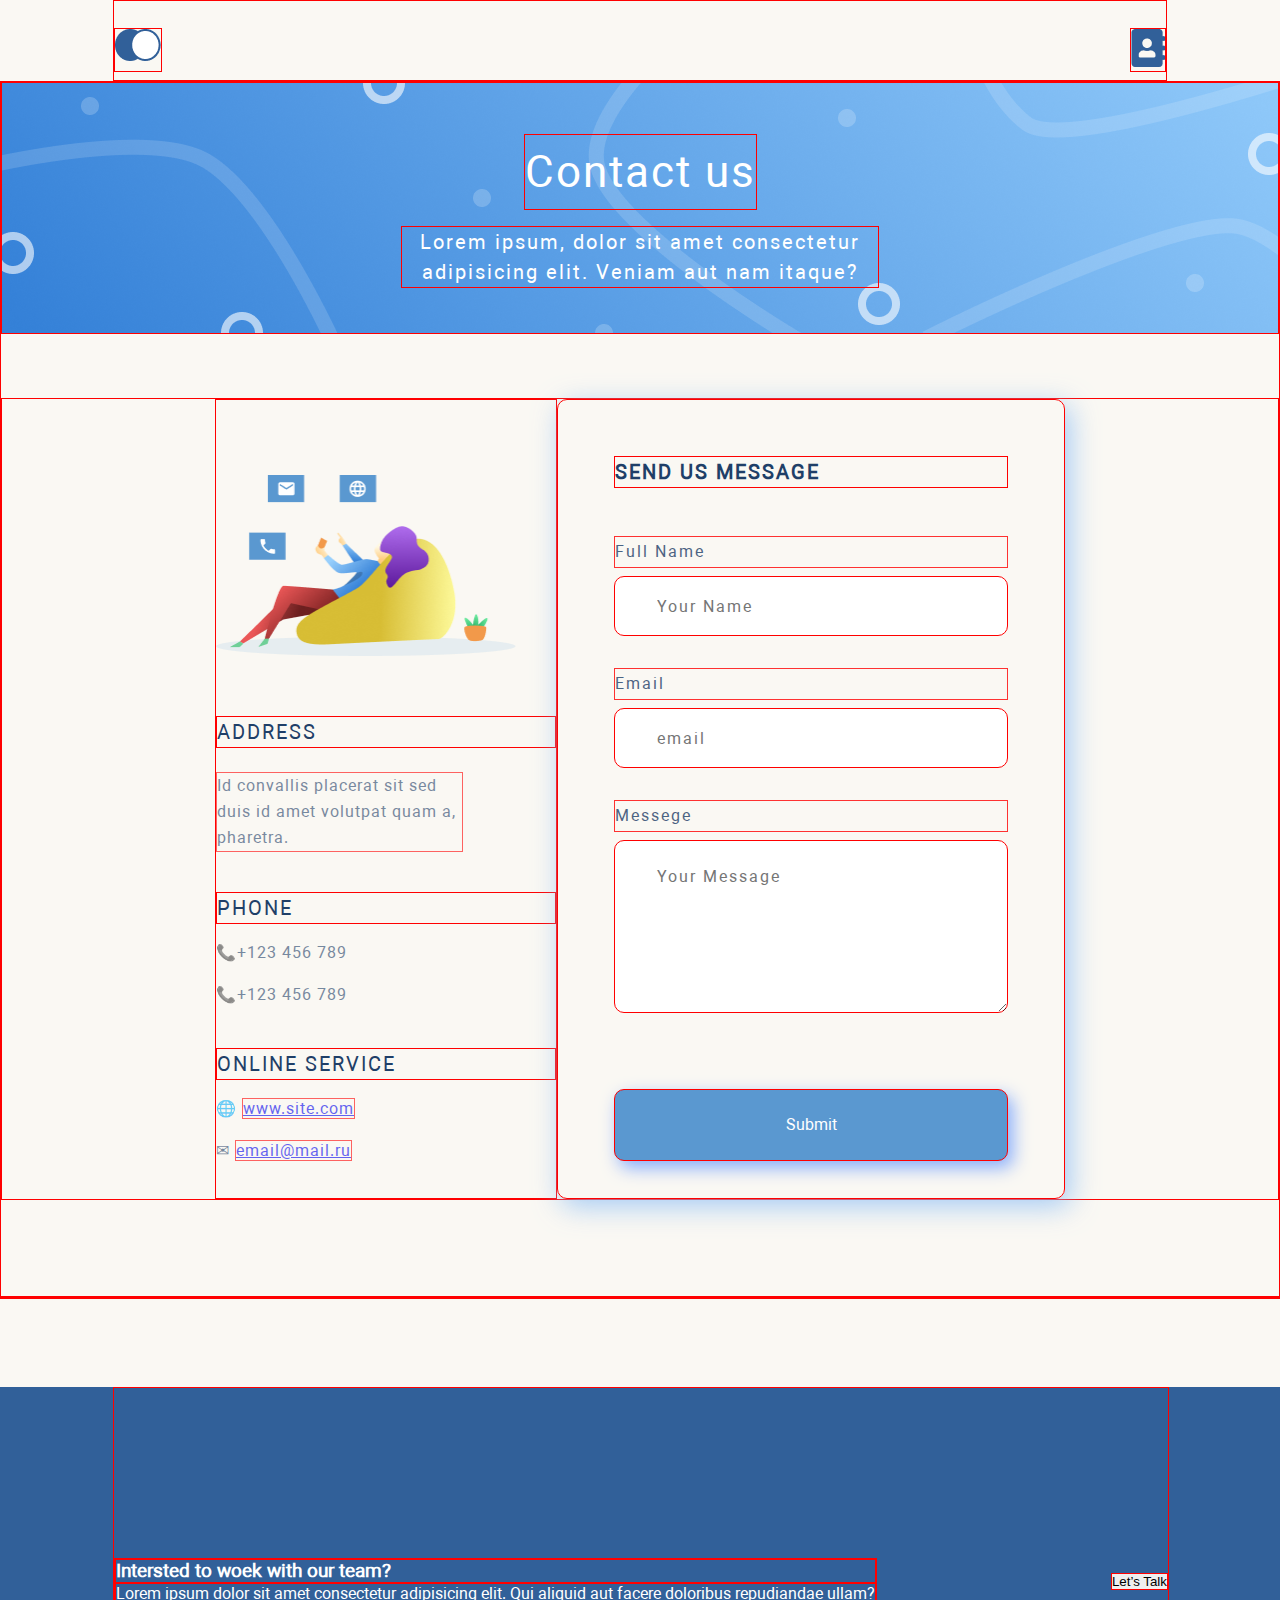
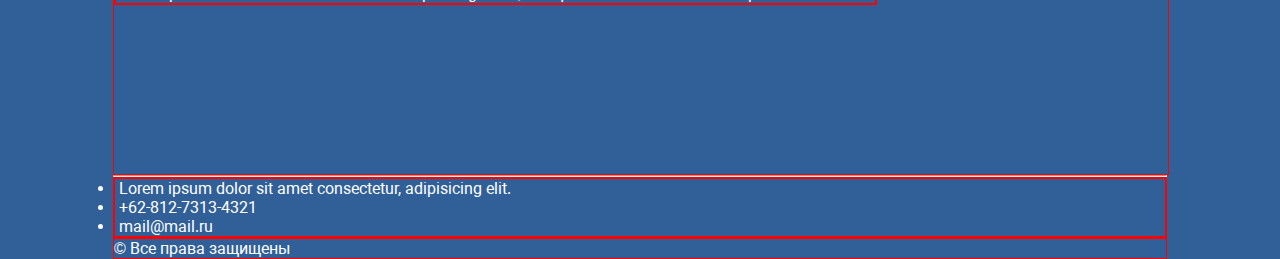
==== contacts.html @ 23128fc9 "site 2 pages. footer styles not configured, copyrite." ====
<!DOCTYPE html>
<html lang="en">
  <head>
    <meta charset="UTF-8" />
    <meta name="viewport" content="width=device-width, initial-scale=1.0" />
    <title>Контакты</title>
    <link rel="stylesheet" href="styles/index.css" />
  </head>
  <body>
    <header class="header">
      <div class="header-content">
        <nav class="header-content__nav">
          <a href="index.html"
            ><img class="header__nav_icon" src="img/Group top.png" alt="icon"
          /></a>
          <a href="#"
            ><img
              class="header__nav_icon"
              src="img/address-book-solid 1.png"
              alt="icon"
          /></a>
        </nav>
      </div>
    </header>
    <section class="contacts">
      <div class="contacts__heading">
        <h2 class="contacts__heading-title">Contact us</h2>
        <p class="contacts__heading-description paragraph">
          Lorem ipsum, dolor sit amet consectetur adipisicing elit. Veniam aut
          nam itaque?
        </p>
      </div>
      <div class="contacts-content">
        <div class="contacts-content__menu">
          <img
            class="contacts-content__image"
            src="img/Group.png"
            alt="photo"
            width="150px"
          />
          <h4 class="contacts-content__title">Address</h4>
          <p class="contacts-content__paragraph paragraph">
            Id convallis placerat sit sed duis id amet volutpat quam a,
            pharetra.
          </p>
          <h4 class="contacts-content__title">Phone</h4>
          <ol>
            <li class="contacts-content__data data_phone">+123 456 789</li>
            <li class="contacts-content__data data_phone">+123 456 789</li>
          </ol>
          <h4 class="contacts-content__title">Online service</h4>
          <ol>
            <li class="contacts-content__data data_site">
              <a href="#">www.site.com</a>
            </li>
            <li class="contacts-content__data data_email">
              <a href="#">email@mail.ru</a>
            </li>
          </ol>
        </div>
        <div class="contacts-content__menu-form">
          <h4 class="contacts-content__input-title">Send us message</h4>
          <form class="contacts-content__form">
            <p class="contacts-content__input_name">Full Name</p>
            <input
              class="contacts-content__input"
              type="text"
              placeholder="Your Name"
            />
            <p class="contacts-content__input_name">Email</p>
            <input
              class="contacts-content__input"
              type="Your Email"
              placeholder="email"
            />
            <p class="contacts-content__input_name">Messege</p>
            <textarea
              class="contacts-content__textarea"
              rows="5"
              cols="37"
              placeholder="Your Message"
            ></textarea>
            <button class="button" type="submit">Submit</button>
          </form>
        </div>
      </div>
      <div class="contacts__map">
        <script
          type="text/javascript"
          charset="utf-8"
          async
          src="https://api-maps.yandex.ru/services/constructor/1.0/js/?um=constructor%3A0b27a2e6ef8501d8d6720df85f74a90b7928eae3753d768316fb41463fddec8a&amp;width=100%&amp;height=480&amp;lang=ru_UA&amp;scroll=true"
        ></script>
      </div>
    </section>
  </body>
  <footer class="footer">
    <div class="footer-feedback">
      <div class="footer-feedback__content">
        <h3 class="footer-feedback__title">Intersted to woek with our team?</h3>
        <p class="footer-feedback__paragraph paragraph">
          Lorem ipsum dolor sit amet consectetur adipisicing elit. Qui aliquid
          aut facere doloribus repudiandae ullam?
        </p>
      </div>
      <button class="footer-feedback__button">Let’s Talk</button>
    </div>
    <hr />
    <div class="footer-contacts">
      <div class="footer-contacts__content">
        <ul class="footer-contacts__list">
          <li class="footer-contacts__item footer__item_owner">
            &nbsp;Lorem ipsum dolor sit amet consectetur, adipisicing elit.
          </li>
          <li class="footer-contacts__item footer__item_tl">
            &nbsp;+62-812-7313-4321
          </li>
          <li class="footer-contacts__item footer__item_ml">
            &nbsp;mail@mail.ru
          </li>
        </ul>
      </div>
    </div>
    <p class="footer__copyright paragraph">&copy; Все права защищены</p>
  </footer>
</html>
---- styles/index.css ----
@import "styles/aboutProject.css";
@import "styles/contactsUs.css";
@import "styles/styles.css";
@import "fonts/fonts.css";
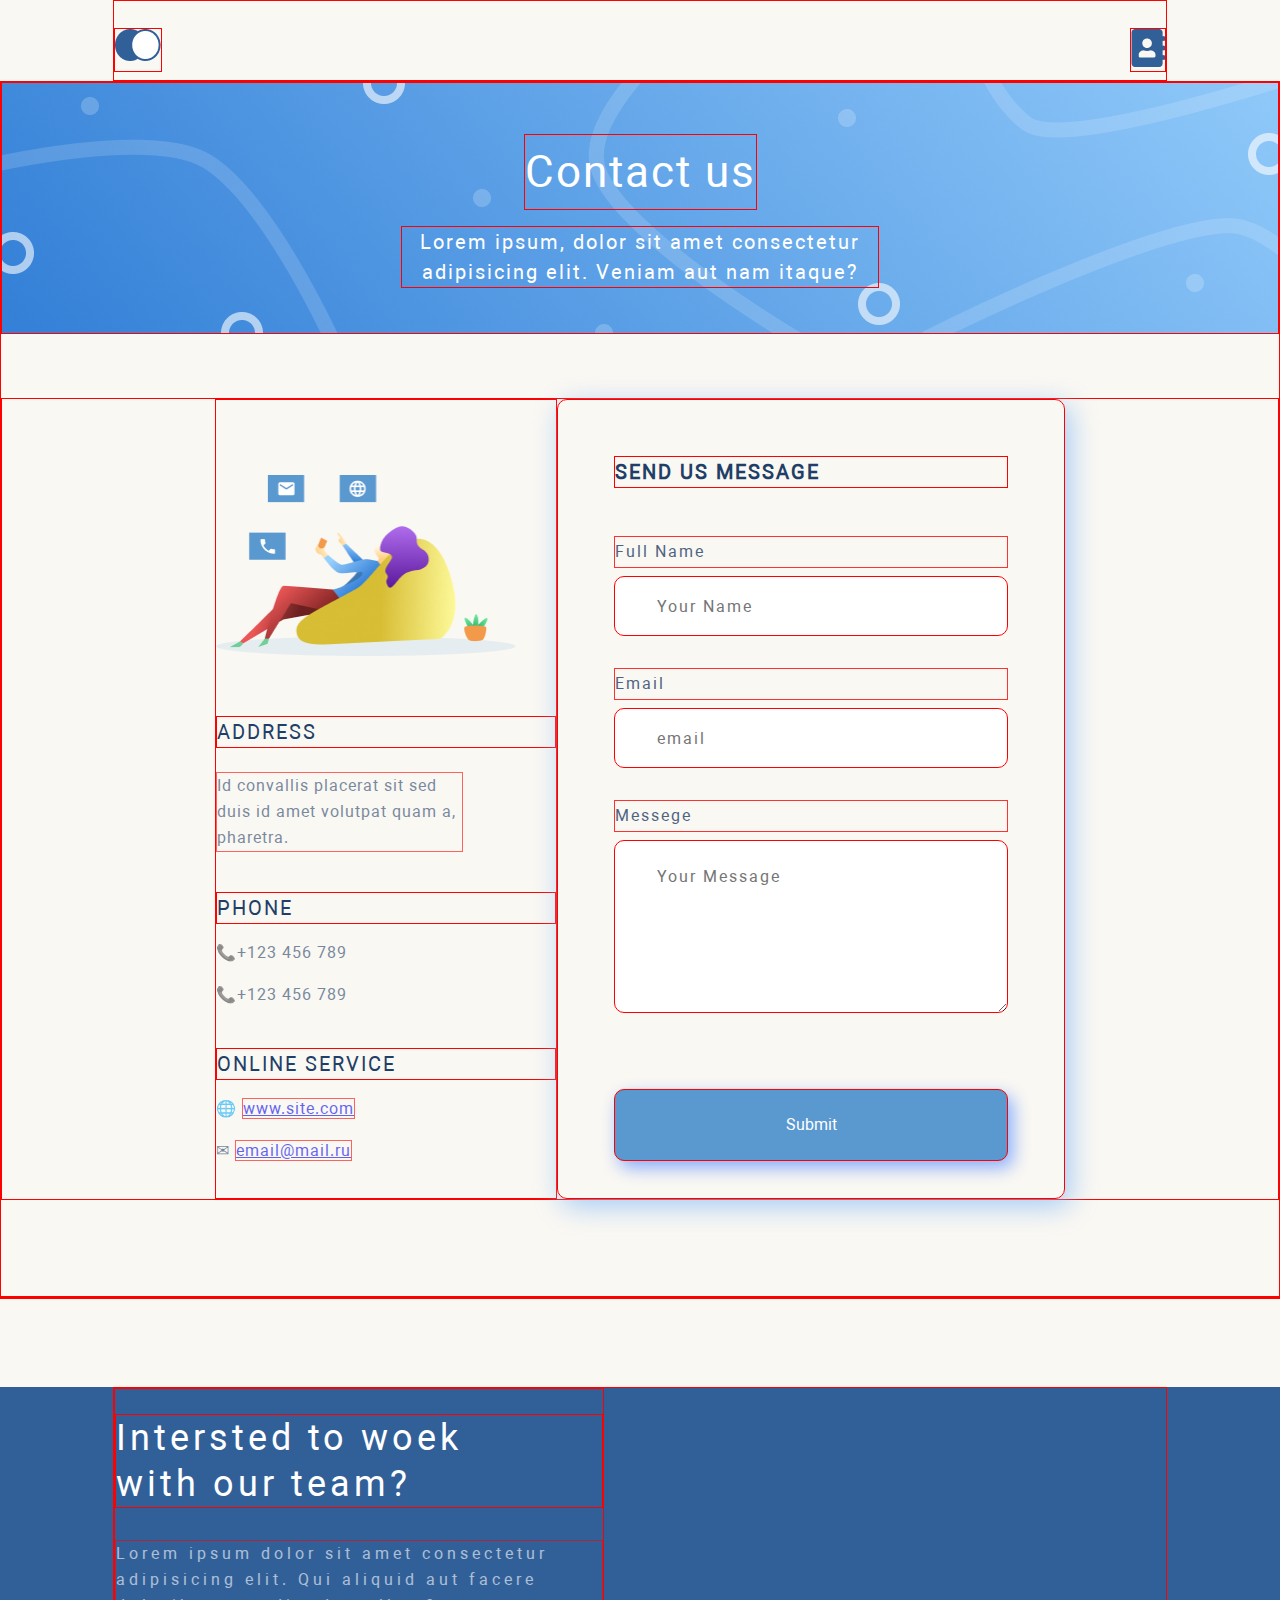
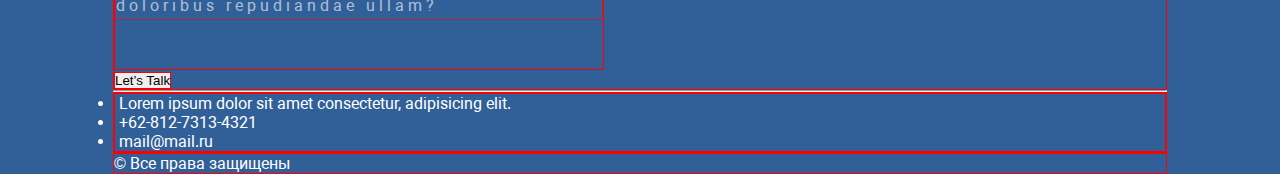
==== commit 71758209: "find error in footer styles" ====
--- a/contacts.html
+++ b/contacts.html
@@ -97,7 +97,9 @@
   <footer class="footer">
     <div class="footer-feedback">
       <div class="footer-feedback__content">
-        <h3 class="footer-feedback__title">Intersted to woek with our team?</h3>
+        <h3 class="footer-feedback__title">
+          Intersted to woek with&nbsp;our&nbsp;team?
+        </h3>
         <p class="footer-feedback__paragraph paragraph">
           Lorem ipsum dolor sit amet consectetur adipisicing elit. Qui aliquid
           aut facere doloribus repudiandae ullam?
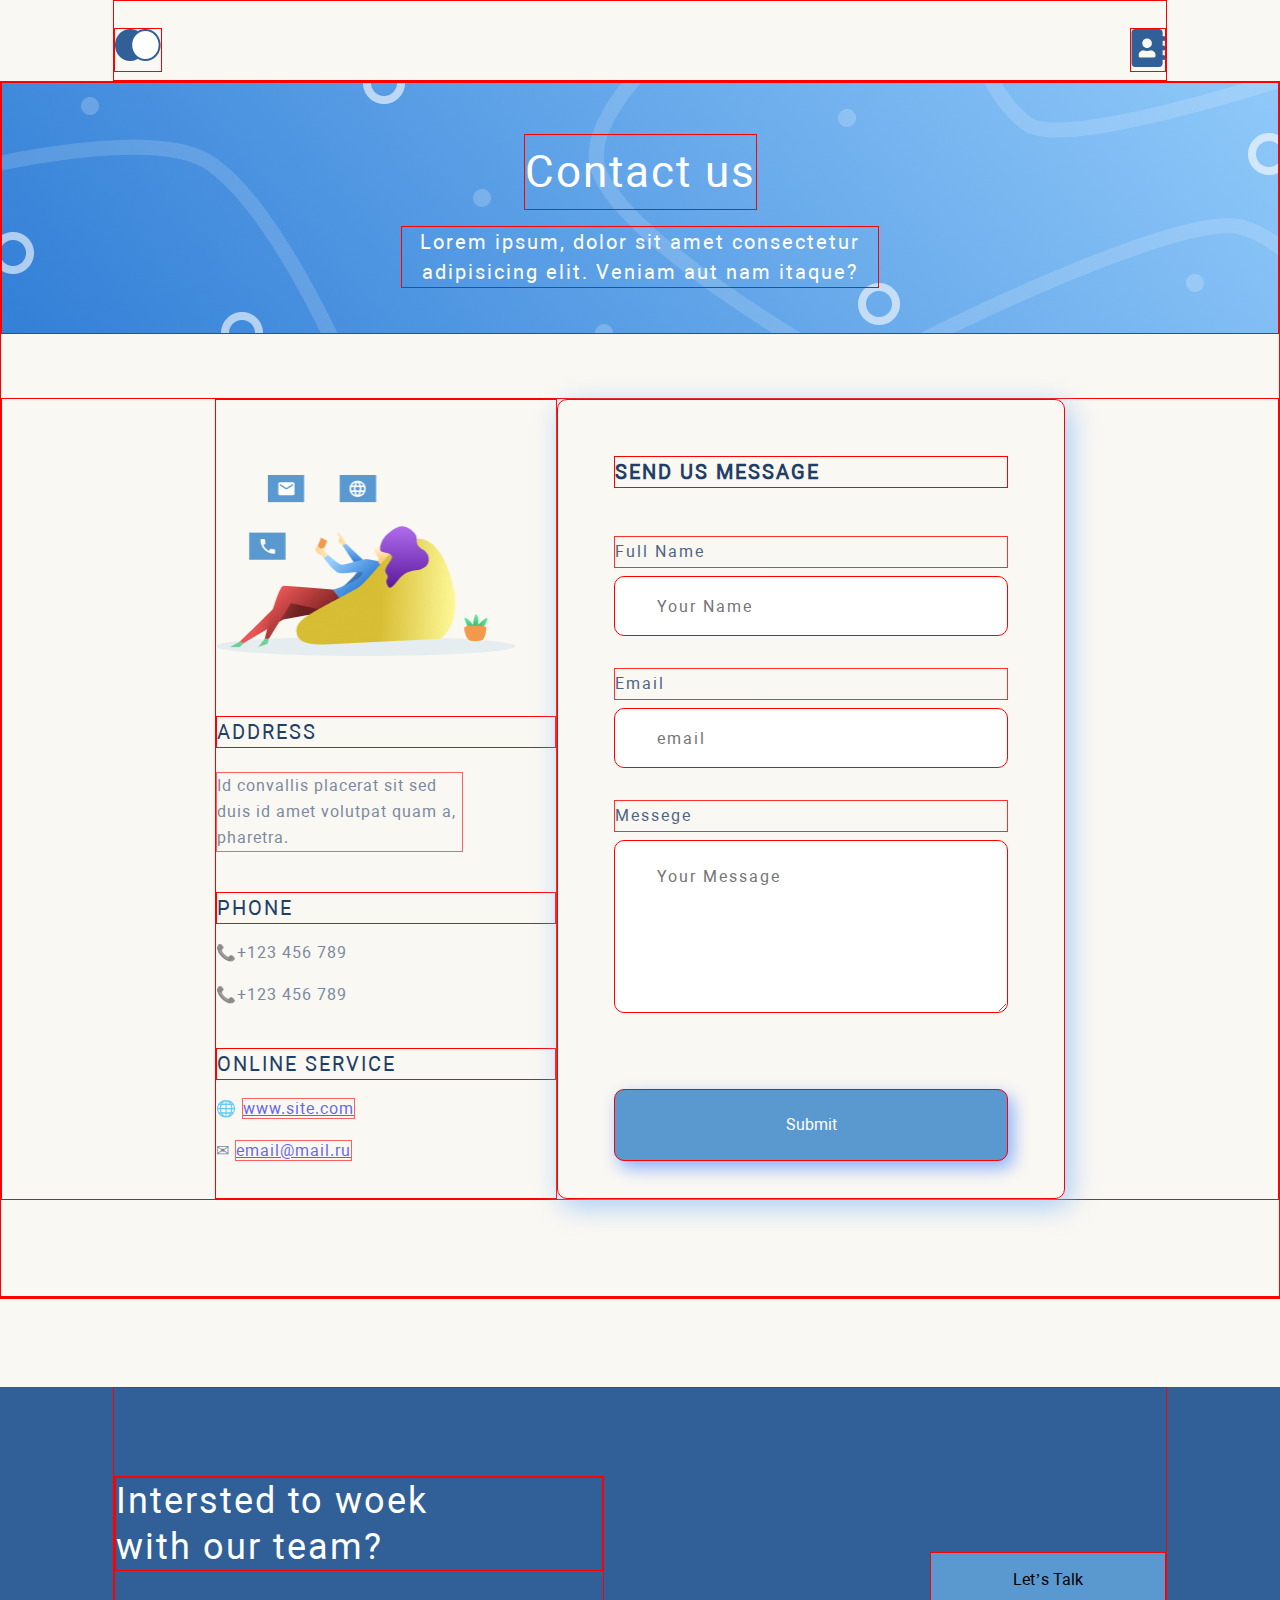
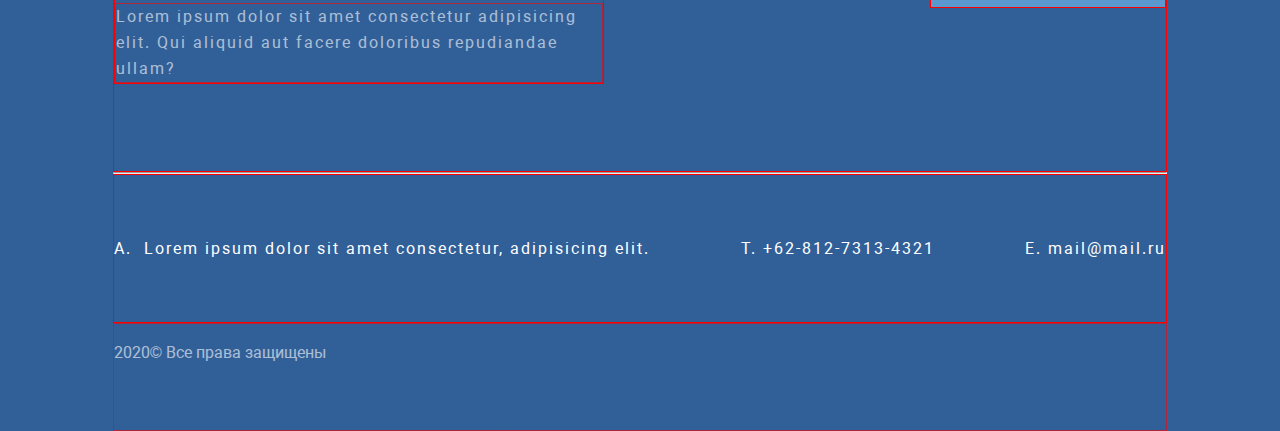
==== commit 2ae0867e: "Fixed errors in connecting style files. Index.html adapted for 768." ====
--- a/contacts.html
+++ b/contacts.html
@@ -108,21 +108,15 @@
       <button class="footer-feedback__button">Let’s Talk</button>
     </div>
     <hr />
-    <div class="footer-contacts">
-      <div class="footer-contacts__content">
-        <ul class="footer-contacts__list">
-          <li class="footer-contacts__item footer__item_owner">
-            &nbsp;Lorem ipsum dolor sit amet consectetur, adipisicing elit.
-          </li>
-          <li class="footer-contacts__item footer__item_tl">
-            &nbsp;+62-812-7313-4321
-          </li>
-          <li class="footer-contacts__item footer__item_ml">
-            &nbsp;mail@mail.ru
-          </li>
-        </ul>
-      </div>
+    <div class="footer__content">
+      <ul class="footer__list-contacts">
+        <li class="footer__item footer__item_owner">
+          &nbsp;Lorem ipsum dolor sit amet consectetur, adipisicing elit.
+        </li>
+        <li class="footer__item footer__item_tl">&nbsp;+62-812-7313-4321</li>
+        <li class="footer__item footer__item_ml">&nbsp;mail@mail.ru</li>
+      </ul>
     </div>
-    <p class="footer__copyright paragraph">&copy; Все права защищены</p>
+    <p class="footer__copyright paragraph">2020&copy; Все права защищены</p>
   </footer>
 </html>
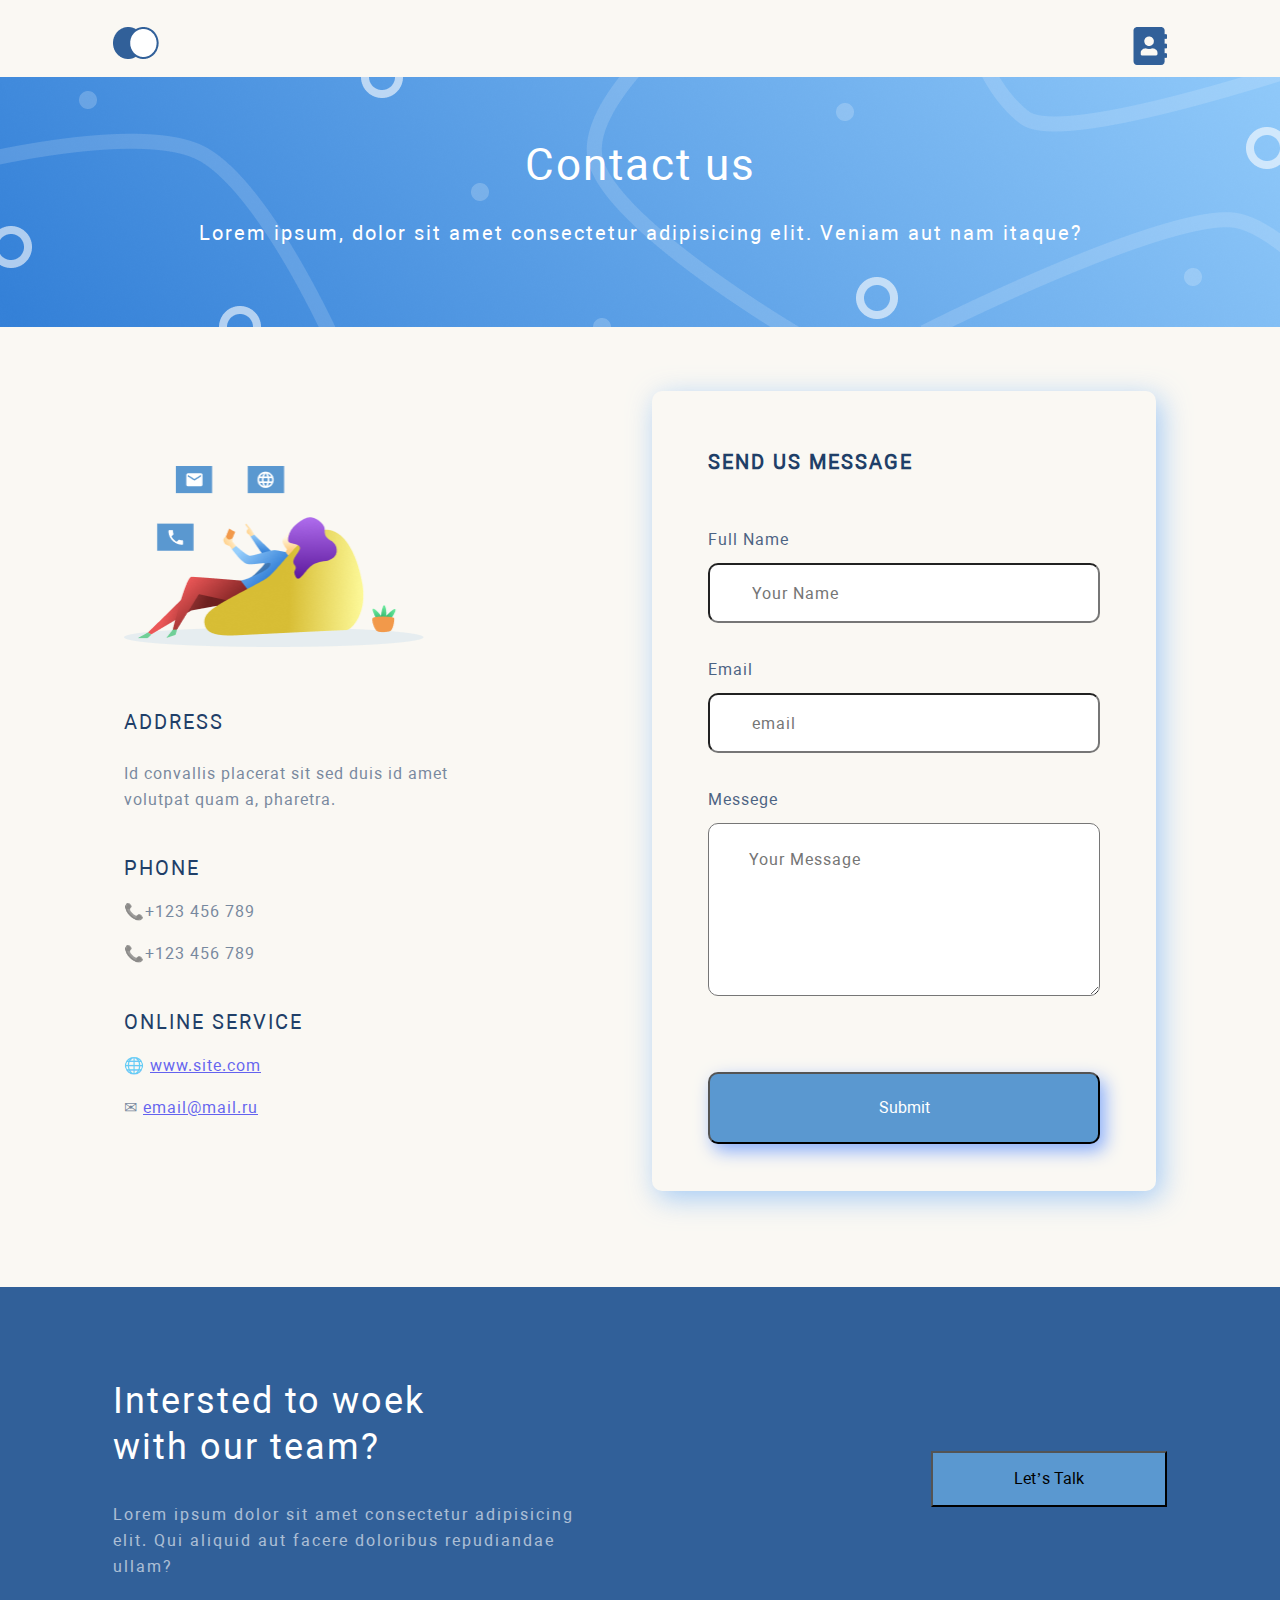
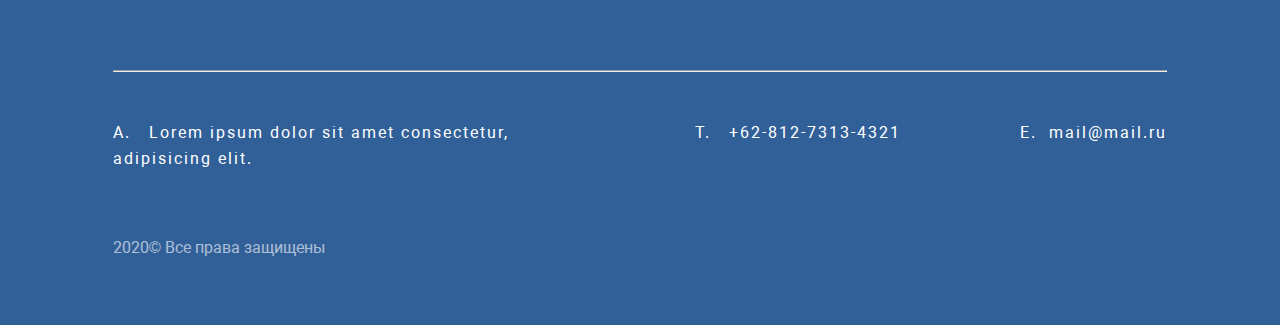
==== commit 07bff13a: "Adapted site 1366 - 768." ====
--- a/contacts.html
+++ b/contacts.html
@@ -4,6 +4,7 @@
     <meta charset="UTF-8" />
     <meta name="viewport" content="width=device-width, initial-scale=1.0" />
     <title>Контакты</title>
+    <link rel="shortcut icon" href="img/favicon.ico" />
     <link rel="stylesheet" href="styles/index.css" />
   </head>
   <body>
@@ -111,10 +112,12 @@
     <div class="footer__content">
       <ul class="footer__list-contacts">
         <li class="footer__item footer__item_owner">
-          &nbsp;Lorem ipsum dolor sit amet consectetur, adipisicing elit.
+          &nbsp;&nbsp;Lorem ipsum dolor sit amet consectetur, adipisicing elit.
         </li>
-        <li class="footer__item footer__item_tl">&nbsp;+62-812-7313-4321</li>
-        <li class="footer__item footer__item_ml">&nbsp;mail@mail.ru</li>
+        <li class="footer__item footer__item_tl">
+          &nbsp;&nbsp;+62-812-7313-4321
+        </li>
+        <li class="footer__item footer__item_ml">&nbsp;&nbsp;mail@mail.ru</li>
       </ul>
     </div>
     <p class="footer__copyright paragraph">2020&copy; Все права защищены</p>
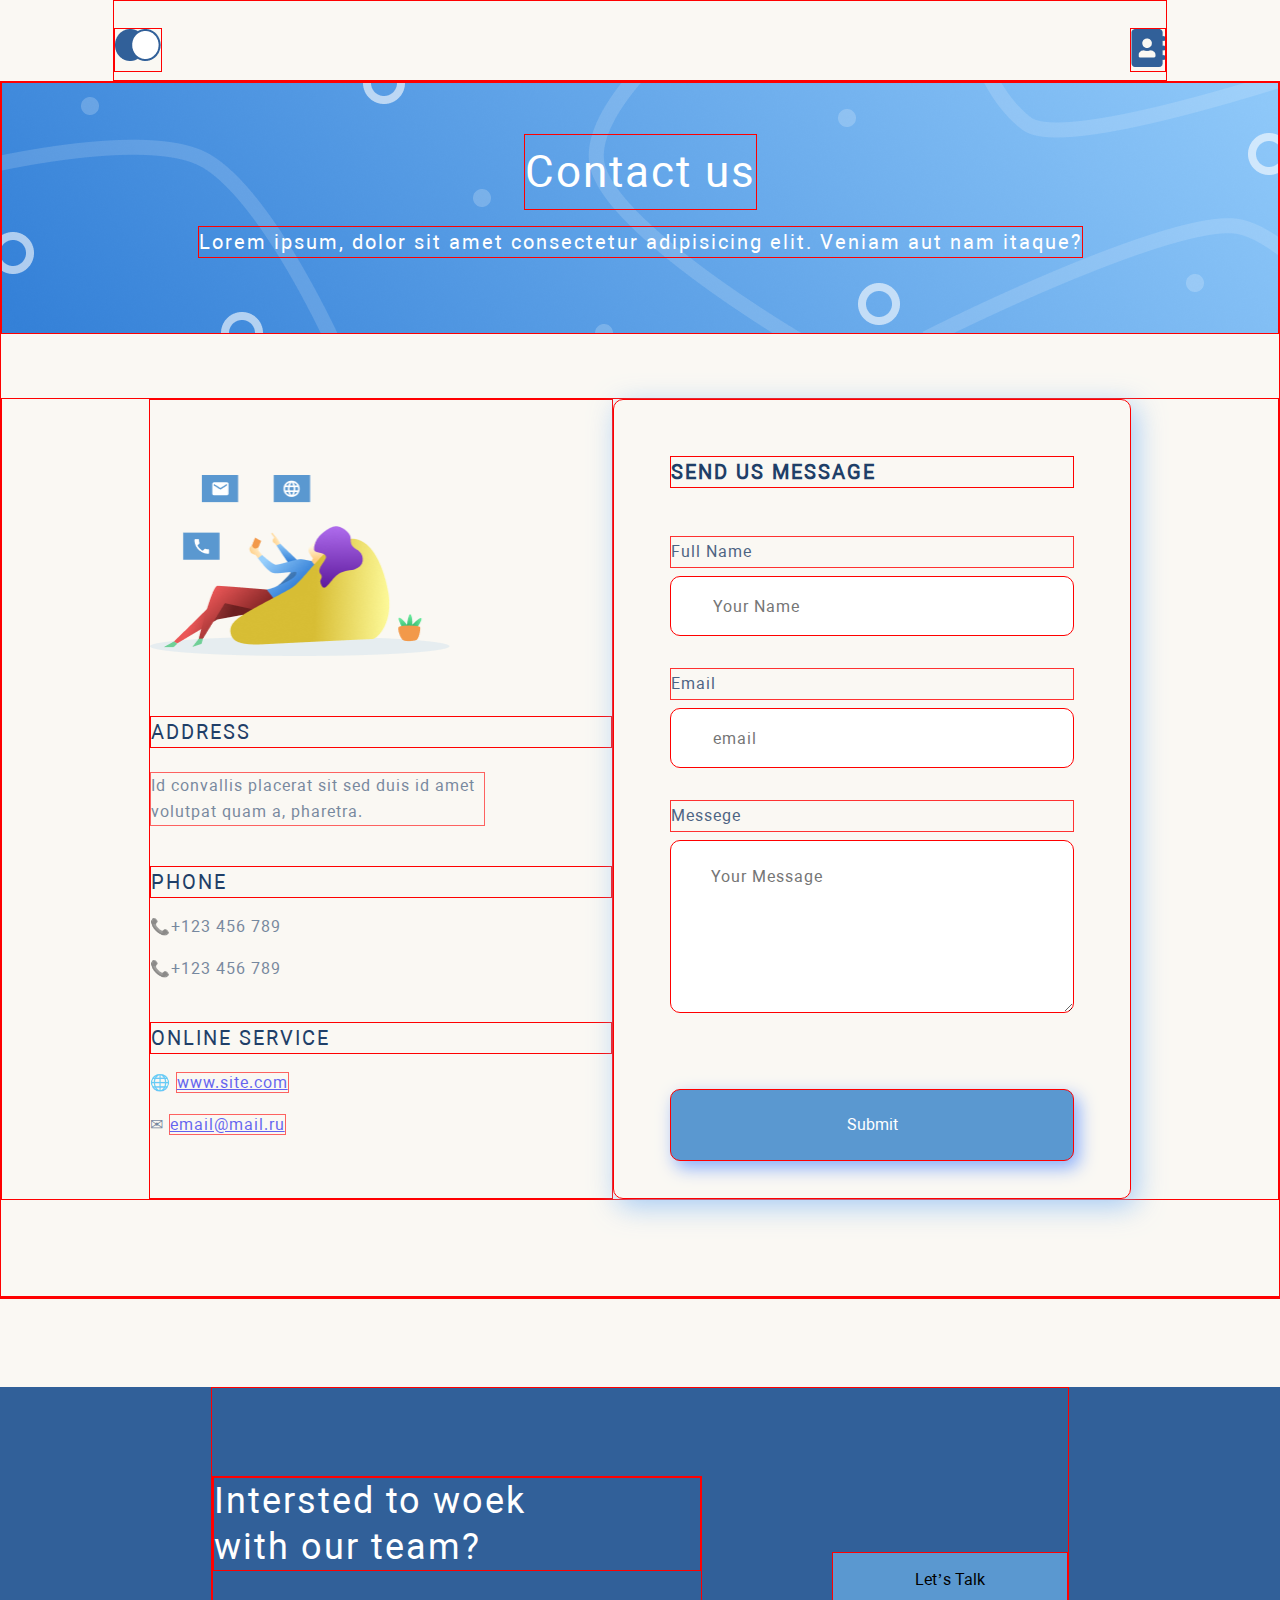
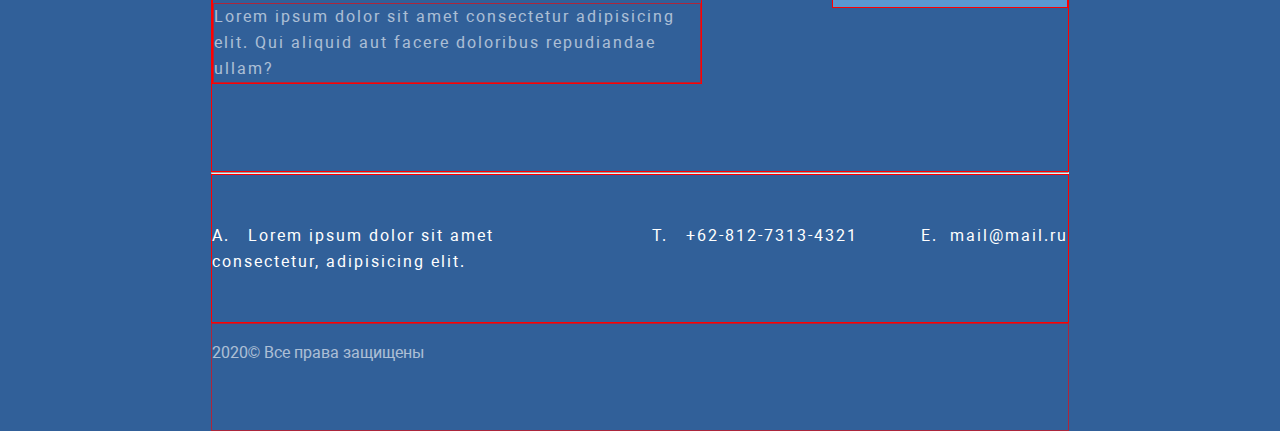
==== commit b5c807aa: "Adapted site. Page - "Contacts" 1366 - 376." ====
--- a/contacts.html
+++ b/contacts.html
@@ -78,7 +78,7 @@
             <textarea
               class="contacts-content__textarea"
               rows="5"
-              cols="37"
+              cols="27"
               placeholder="Your Message"
             ></textarea>
             <button class="button" type="submit">Submit</button>
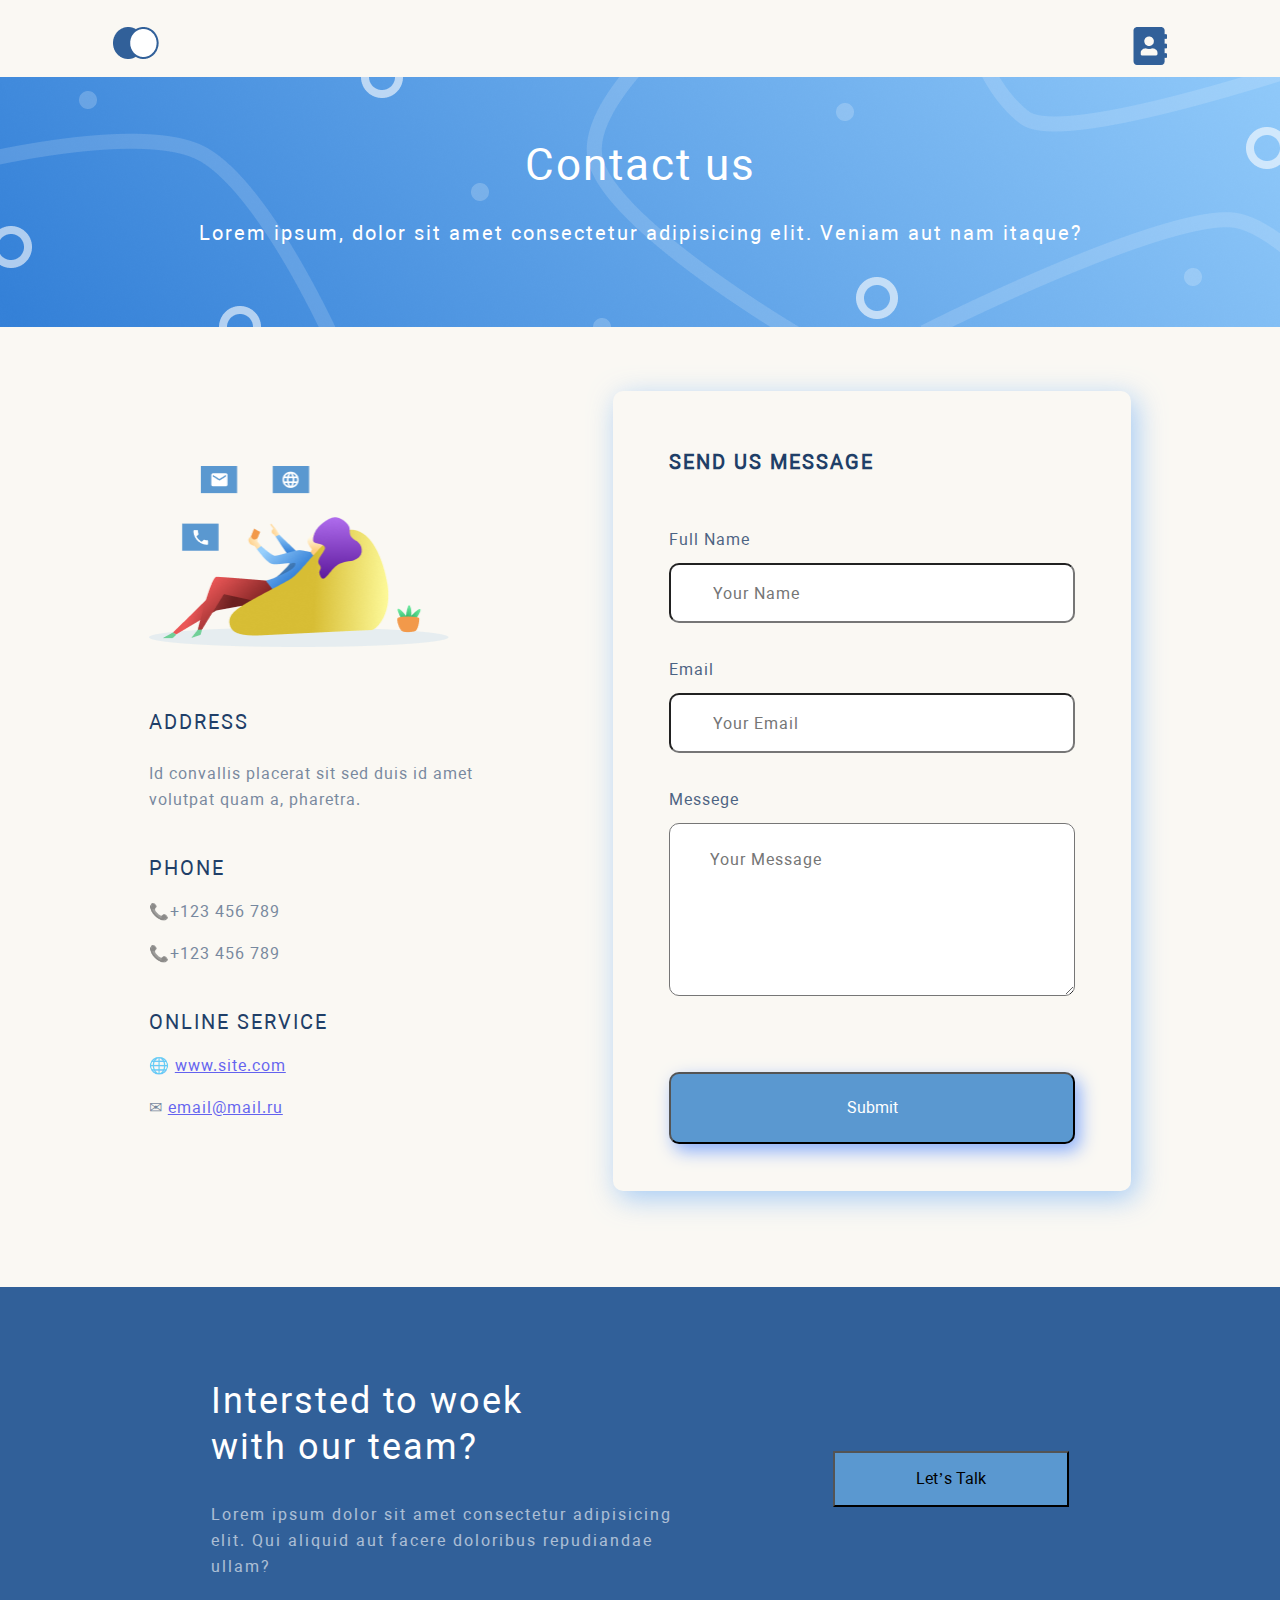
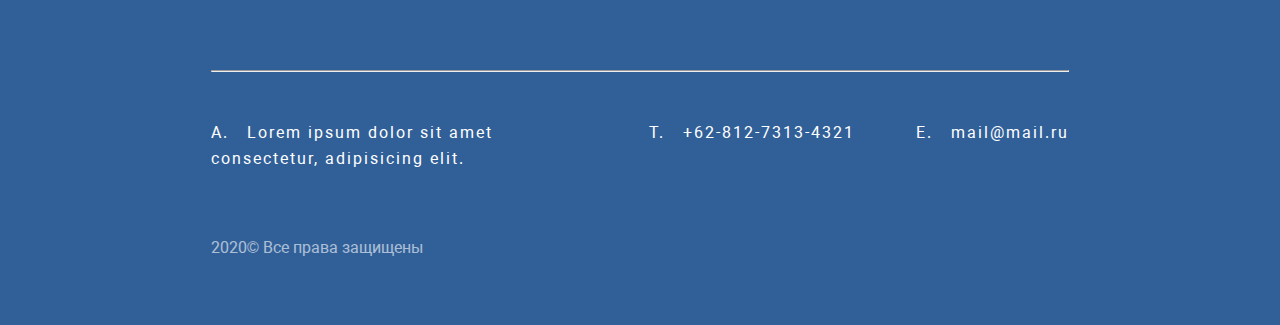
==== commit 629bda6c: "Fixed issues from code validator" ====
--- a/contacts.html
+++ b/contacts.html
@@ -12,12 +12,12 @@
       <div class="header-content">
         <nav class="header-content__nav">
           <a href="index.html"
-            ><img class="header__nav_icon" src="img/Group top.png" alt="icon"
+            ><img class="header__nav_icon" src="img/Group_top.png" alt="icon"
           /></a>
           <a href="#"
             ><img
               class="header__nav_icon"
-              src="img/address-book-solid 1.png"
+              src="img/address-book-solid-1.png"
               alt="icon"
           /></a>
         </nav>
@@ -37,7 +37,6 @@
             class="contacts-content__image"
             src="img/Group.png"
             alt="photo"
-            width="150px"
           />
           <h4 class="contacts-content__title">Address</h4>
           <p class="contacts-content__paragraph paragraph">
@@ -71,8 +70,8 @@
             <p class="contacts-content__input_name">Email</p>
             <input
               class="contacts-content__input"
-              type="Your Email"
-              placeholder="email"
+              type="email"
+              placeholder="Your Email"
             />
             <p class="contacts-content__input_name">Messege</p>
             <textarea
@@ -90,36 +89,39 @@
           type="text/javascript"
           charset="utf-8"
           async
-          src="https://api-maps.yandex.ru/services/constructor/1.0/js/?um=constructor%3A0b27a2e6ef8501d8d6720df85f74a90b7928eae3753d768316fb41463fddec8a&amp;width=100%&amp;height=480&amp;lang=ru_UA&amp;scroll=true"
-        ></script>
+          src="https://api-maps.yandex.ru/services/constructor/1.0/js/?um=constructor%3A0b27a2e6ef8501d8d6720df85f74a90b7928eae3753d768316fb41463fddec8a&width=100%&height=480&lang=ru_UA&scroll=true"></script>
       </div>
     </section>
+
+    <footer class="account">
+      <div class="account-feedback">
+        <div class="account-feedback__content">
+          <h3 class="account-feedback__title">
+            Intersted to woek with&nbsp;our&nbsp;team?
+          </h3>
+          <p class="account-feedback__paragraph paragraph">
+            Lorem ipsum dolor sit amet consectetur adipisicing elit. Qui aliquid
+            aut facere doloribus repudiandae ullam?
+          </p>
+        </div>
+        <button class="account-feedback__button">Let’s Talk</button>
+      </div>
+      <hr />
+      <div class="account__content">
+        <ul class="account__list-contacts">
+          <li class="account__item account__item_owner">
+            &nbsp;&nbsp;Lorem ipsum dolor sit amet consectetur, adipisicing
+            elit.
+          </li>
+          <li class="account__item account__item_tl">
+            &nbsp;&nbsp;+62-812-7313-4321
+          </li>
+          <li class="account__item account__item_ml">
+            &nbsp;&nbsp;mail@mail.ru
+          </li>
+        </ul>
+      </div>
+      <p class="account__copyright paragraph">2020&copy; Все права защищены</p>
+    </footer>
   </body>
-  <footer class="footer">
-    <div class="footer-feedback">
-      <div class="footer-feedback__content">
-        <h3 class="footer-feedback__title">
-          Intersted to woek with&nbsp;our&nbsp;team?
-        </h3>
-        <p class="footer-feedback__paragraph paragraph">
-          Lorem ipsum dolor sit amet consectetur adipisicing elit. Qui aliquid
-          aut facere doloribus repudiandae ullam?
-        </p>
-      </div>
-      <button class="footer-feedback__button">Let’s Talk</button>
-    </div>
-    <hr />
-    <div class="footer__content">
-      <ul class="footer__list-contacts">
-        <li class="footer__item footer__item_owner">
-          &nbsp;&nbsp;Lorem ipsum dolor sit amet consectetur, adipisicing elit.
-        </li>
-        <li class="footer__item footer__item_tl">
-          &nbsp;&nbsp;+62-812-7313-4321
-        </li>
-        <li class="footer__item footer__item_ml">&nbsp;&nbsp;mail@mail.ru</li>
-      </ul>
-    </div>
-    <p class="footer__copyright paragraph">2020&copy; Все права защищены</p>
-  </footer>
 </html>
